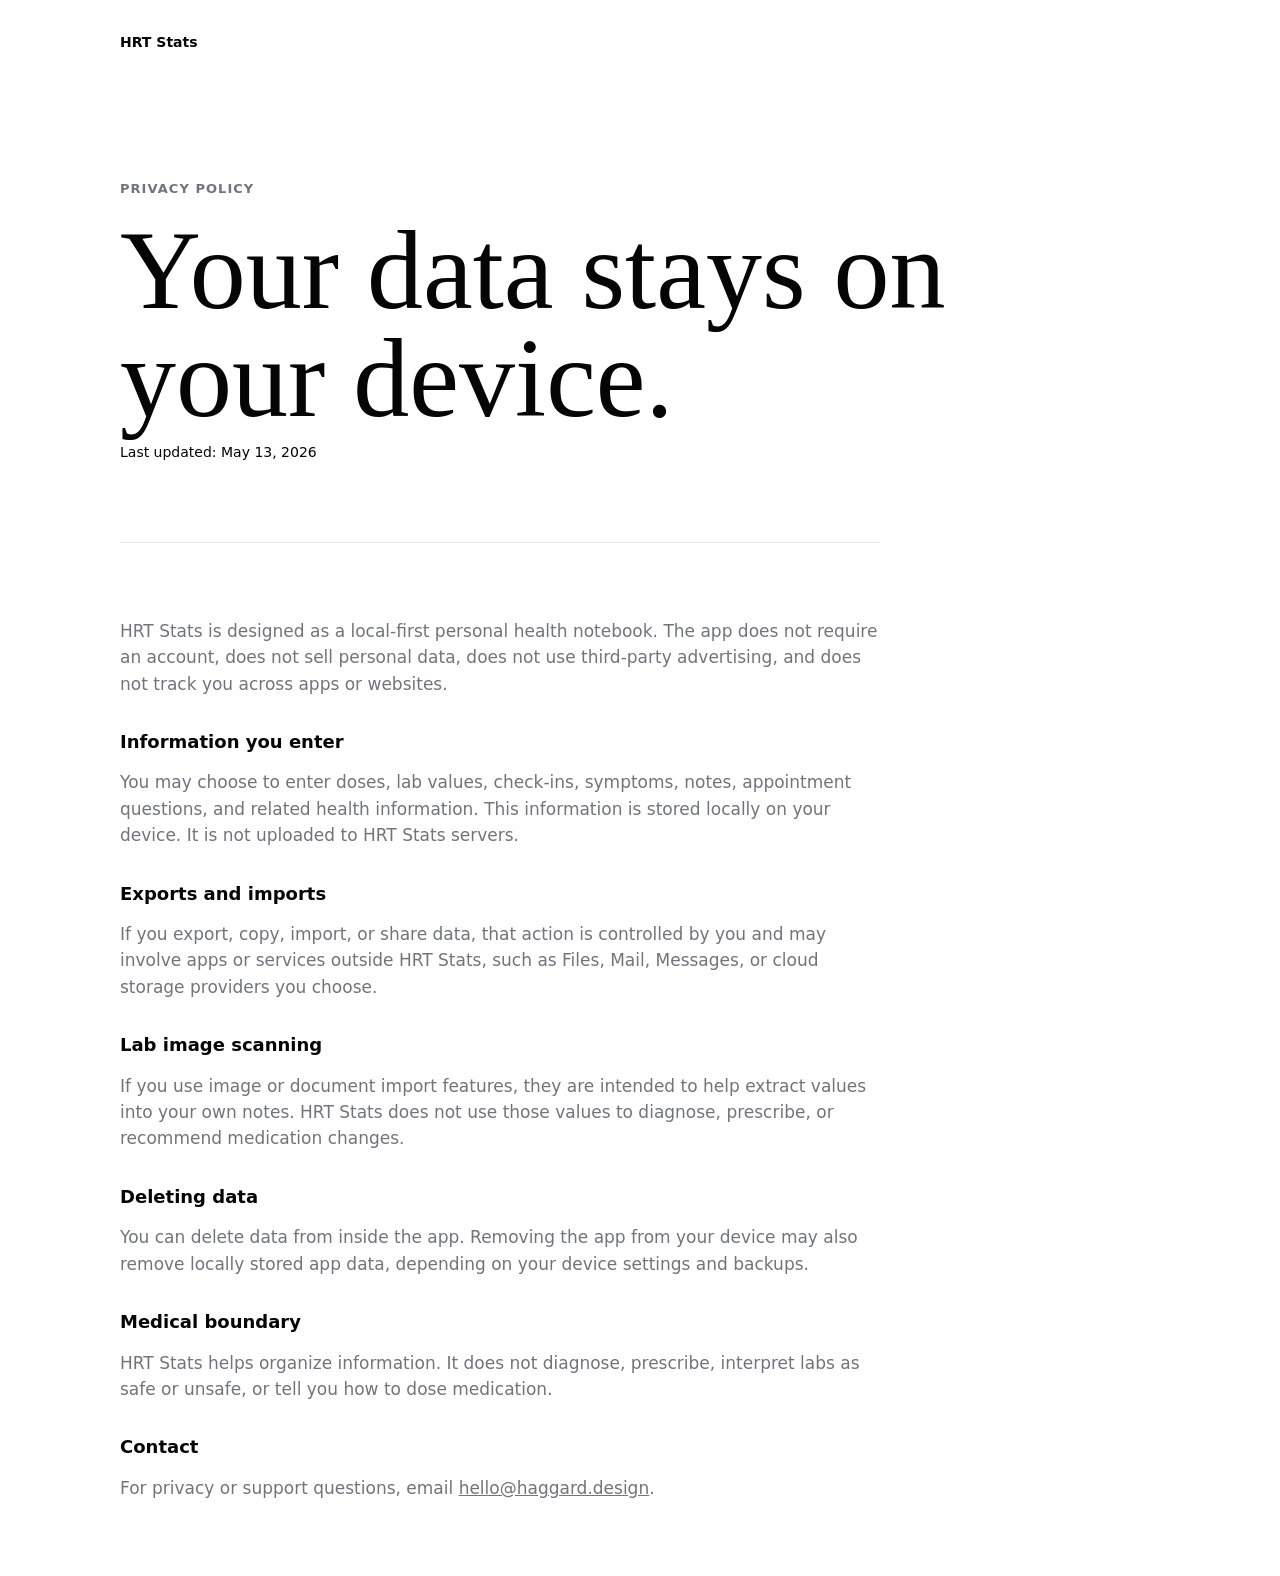
==== privacy.html @ 93dadcb6 "Split privacy and support pages" ====
<!doctype html>
<html lang="en">
  <head>
    <meta charset="utf-8" />
    <meta name="viewport" content="width=device-width, initial-scale=1" />
    <title>Privacy Policy | HRT Stats</title>
    <meta
      name="description"
      content="Privacy policy for HRT Stats, a local-first app for hormone therapy notes, labs, doses, and appointment prep."
    />
    <link rel="icon" href="favicon.svg" type="image/svg+xml" />
    <link rel="stylesheet" href="styles.css" />
  </head>
  <body>
    <main>
      <nav class="toplink" aria-label="Site navigation">
        <a href="index.html">HRT Stats</a>
      </nav>

      <section class="page-hero" aria-labelledby="privacy-title">
        <p class="eyebrow">Privacy Policy</p>
        <h1 id="privacy-title">Your data stays on your device.</h1>
        <p class="updated">Last updated: May 13, 2026</p>
      </section>

      <section class="panel text-page">
        <p>
          HRT Stats is designed as a local-first personal health notebook. The app does not require an account,
          does not sell personal data, does not use third-party advertising, and does not track you across apps or websites.
        </p>
        <h2>Information you enter</h2>
        <p>
          You may choose to enter doses, lab values, check-ins, symptoms, notes, appointment questions, and related
          health information. This information is stored locally on your device. It is not uploaded to HRT Stats servers.
        </p>
        <h2>Exports and imports</h2>
        <p>
          If you export, copy, import, or share data, that action is controlled by you and may involve apps or services
          outside HRT Stats, such as Files, Mail, Messages, or cloud storage providers you choose.
        </p>
        <h2>Lab image scanning</h2>
        <p>
          If you use image or document import features, they are intended to help extract values into your own notes.
          HRT Stats does not use those values to diagnose, prescribe, or recommend medication changes.
        </p>
        <h2>Deleting data</h2>
        <p>
          You can delete data from inside the app. Removing the app from your device may also remove locally stored app data,
          depending on your device settings and backups.
        </p>
        <h2>Medical boundary</h2>
        <p>
          HRT Stats helps organize information. It does not diagnose, prescribe, interpret labs as safe or unsafe,
          or tell you how to dose medication.
        </p>
        <h2>Contact</h2>
        <p>
          For privacy or support questions, email <a href="mailto:hello@haggard.design">hello@haggard.design</a>.
        </p>
      </section>
    </main>
  </body>
</html>
---- styles.css ----
:root {
  color-scheme: light;
  --ink: #050505;
  --muted: #70747c;
  --line: #e8e8e8;
  --wash: #f7f7f7;
  --blue: #5bcefa;
  --pink: #f5a9b8;
}

* {
  box-sizing: border-box;
}

html {
  scroll-behavior: smooth;
}

body {
  margin: 0;
  background: #ffffff;
  color: var(--ink);
  font-family: Inter, ui-sans-serif, system-ui, -apple-system, BlinkMacSystemFont, "Segoe UI", sans-serif;
}

main {
  width: min(1040px, calc(100% - 40px));
  margin: 0 auto;
}

.hero {
  min-height: 88vh;
  display: grid;
  align-content: center;
  padding: 96px 0 64px;
  position: relative;
}

.mark {
  width: clamp(56px, 8vw, 96px);
  margin-bottom: 34px;
}

.eyebrow {
  margin: 0 0 18px;
  font-size: 13px;
  font-weight: 800;
  letter-spacing: 0.08em;
  text-transform: uppercase;
  color: var(--muted);
}

h1,
h2 {
  font-family: "Antic Didone", Georgia, "Times New Roman", serif;
  font-weight: 400;
  letter-spacing: 0;
  margin: 0;
}

h1 {
  max-width: 860px;
  font-size: clamp(54px, 9vw, 112px);
  line-height: 0.96;
}

h2 {
  font-size: clamp(38px, 5vw, 72px);
  line-height: 1;
}

h3 {
  margin: 0 0 10px;
  font-size: 18px;
  line-height: 1.2;
}

p {
  font-size: 17px;
  line-height: 1.55;
}

.lede {
  max-width: 640px;
  margin: 28px 0 0;
  color: var(--muted);
  font-size: clamp(18px, 2vw, 22px);
}

.actions {
  display: flex;
  gap: 12px;
  flex-wrap: wrap;
  margin-top: 34px;
}

.button {
  display: inline-flex;
  align-items: center;
  justify-content: center;
  min-height: 48px;
  padding: 0 22px;
  border-radius: 999px;
  font-weight: 800;
  text-decoration: none;
}

.primary {
  background: var(--ink);
  color: #fff;
}

.secondary {
  color: var(--ink);
  border: 1px solid var(--line);
}

.panel {
  border-top: 1px solid var(--line);
  padding: 58px 0;
}

.panel > p {
  max-width: 760px;
  color: var(--muted);
}

.panel h3 {
  margin-top: 30px;
}

.toplink {
  padding: 32px 0 0;
}

.toplink a,
.footer-links a {
  color: var(--ink);
  font-size: 14px;
  font-weight: 800;
  text-decoration: none;
}

.page-hero {
  padding: 128px 0 64px;
}

.text-page {
  max-width: 760px;
}

.text-page h2 {
  margin-top: 34px;
  font-family: Inter, ui-sans-serif, system-ui, -apple-system, BlinkMacSystemFont, "Segoe UI", sans-serif;
  font-size: 18px;
  font-weight: 800;
  line-height: 1.2;
}

.footer-links {
  display: flex;
  gap: 24px;
  padding-bottom: 80px;
}

.updated {
  margin-top: 10px;
  font-size: 14px;
}

.grid {
  display: grid;
  grid-template-columns: repeat(4, 1fr);
  gap: 1px;
  background: var(--line);
  border-top: 1px solid var(--line);
  border-bottom: 1px solid var(--line);
}

article {
  background: #fff;
  padding: 28px;
}

article:nth-child(1) {
  box-shadow: inset 6px 0 0 color-mix(in srgb, var(--blue), white 36%);
}

article:nth-child(2) {
  box-shadow: inset 6px 0 0 color-mix(in srgb, var(--pink), white 20%);
}

article:nth-child(3) {
  box-shadow: inset 6px 0 0 color-mix(in srgb, var(--pink), white 28%);
}

article:nth-child(4) {
  box-shadow: inset 6px 0 0 color-mix(in srgb, var(--blue), white 30%);
}

article p {
  margin: 0;
  color: var(--muted);
  font-size: 15px;
}

a {
  color: inherit;
}

@media (max-width: 800px) {
  main {
    width: min(100% - 32px, 620px);
  }

  .hero {
    min-height: auto;
    padding: 64px 0 48px;
  }

  .grid {
    grid-template-columns: 1fr;
  }

  article {
    padding: 24px 18px;
  }
}
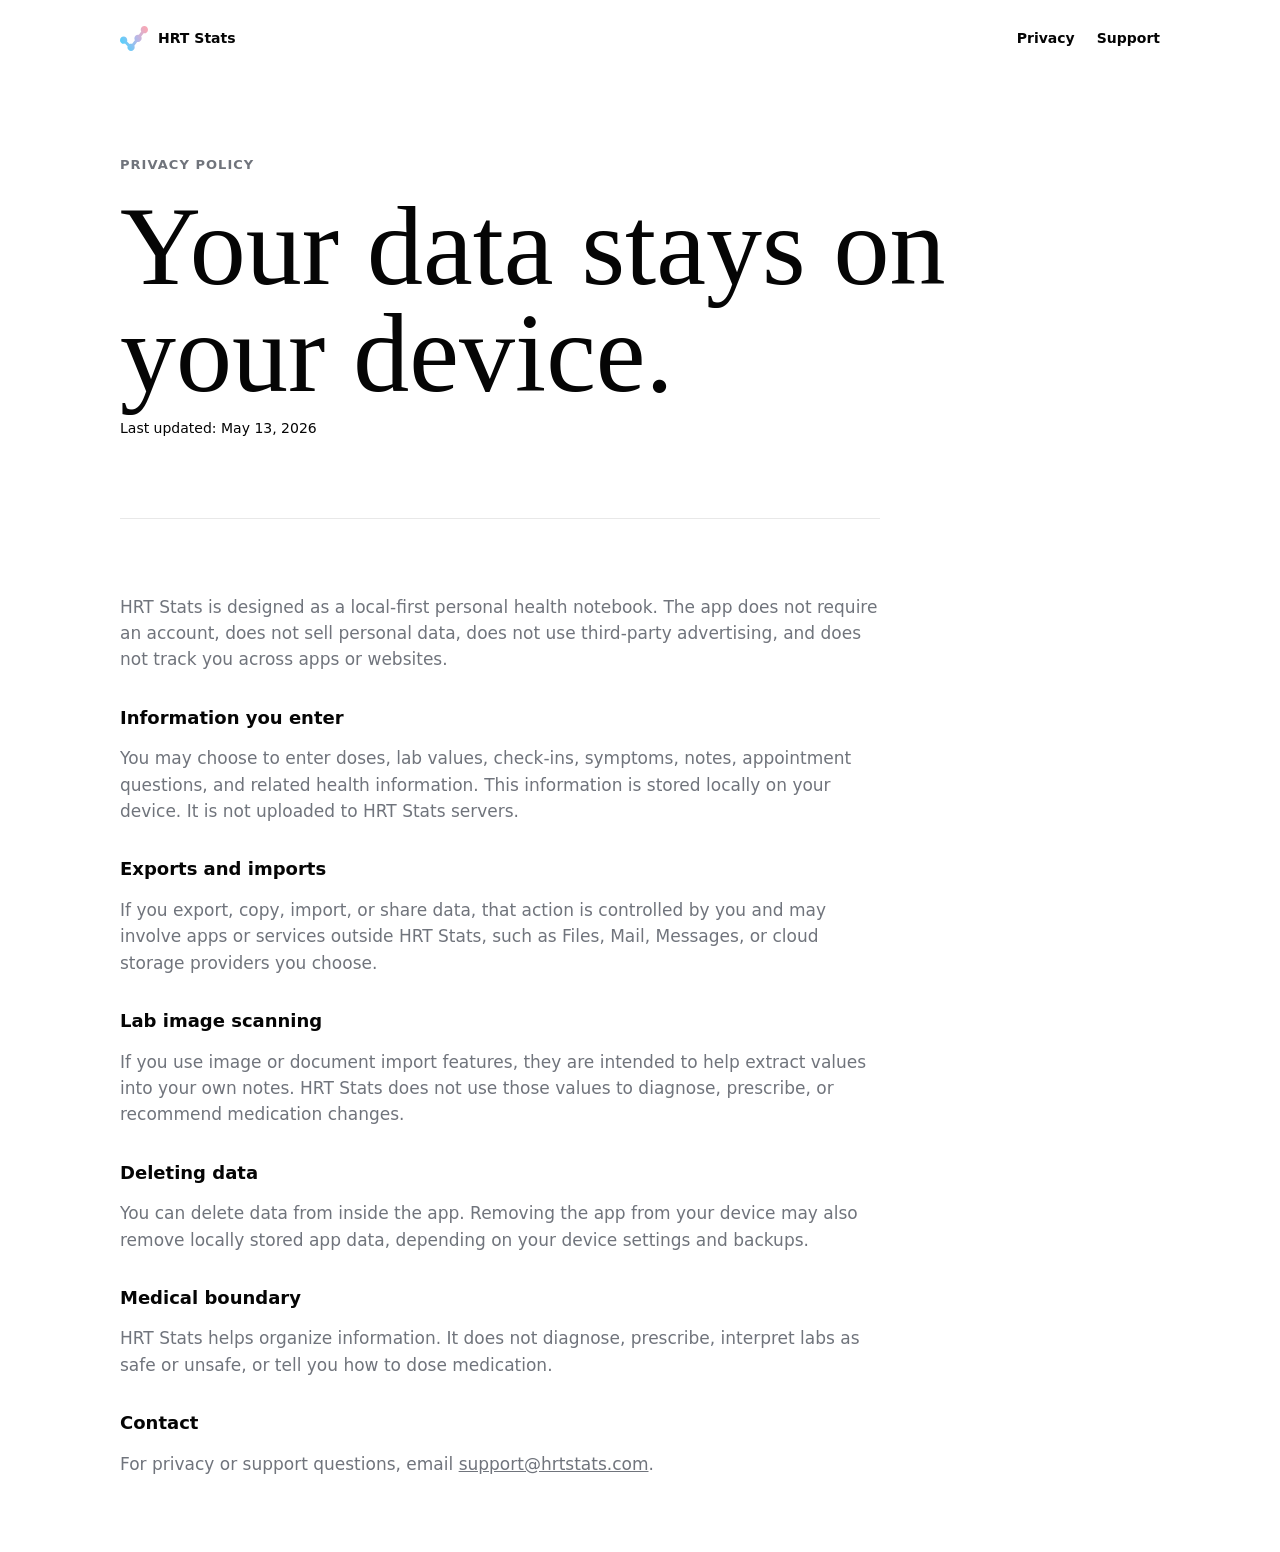
==== commit 21c19477: "Add site nav and support email" ====
--- a/privacy.html
+++ b/privacy.html
@@ -12,11 +12,17 @@
     <link rel="stylesheet" href="styles.css" />
   </head>
   <body>
+    <header class="site-nav">
+      <a class="brand" href="index.html" aria-label="HRT Stats home">
+        <img src="favicon.svg" alt="" />
+        <span>HRT Stats</span>
+      </a>
+      <nav aria-label="Site navigation">
+        <a href="privacy.html">Privacy</a>
+        <a href="support.html">Support</a>
+      </nav>
+    </header>
     <main>
-      <nav class="toplink" aria-label="Site navigation">
-        <a href="index.html">HRT Stats</a>
-      </nav>
-
       <section class="page-hero" aria-labelledby="privacy-title">
         <p class="eyebrow">Privacy Policy</p>
         <h1 id="privacy-title">Your data stays on your device.</h1>
@@ -55,7 +61,7 @@
         </p>
         <h2>Contact</h2>
         <p>
-          For privacy or support questions, email <a href="mailto:hello@haggard.design">hello@haggard.design</a>.
+          For privacy or support questions, email <a href="mailto:support@hrtstats.com">support@hrtstats.com</a>.
         </p>
       </section>
     </main>
--- a/styles.css
+++ b/styles.css
@@ -28,11 +28,51 @@
   margin: 0 auto;
 }
 
+.site-nav {
+  width: min(1040px, calc(100% - 40px));
+  margin: 0 auto;
+  padding: 26px 0 0;
+  display: flex;
+  align-items: center;
+  justify-content: space-between;
+  gap: 24px;
+}
+
+.site-nav a {
+  color: var(--ink);
+  text-decoration: none;
+}
+
+.site-nav nav {
+  display: flex;
+  align-items: center;
+  gap: 22px;
+}
+
+.site-nav nav a,
+.brand span,
+.footer-links a {
+  font-size: 14px;
+  font-weight: 800;
+}
+
+.brand {
+  display: inline-flex;
+  align-items: center;
+  gap: 10px;
+}
+
+.brand img {
+  width: 28px;
+  height: auto;
+  display: block;
+}
+
 .hero {
-  min-height: 88vh;
+  min-height: calc(88vh - 56px);
   display: grid;
   align-content: center;
-  padding: 96px 0 64px;
+  padding: 82px 0 64px;
   position: relative;
 }
 
@@ -129,20 +169,8 @@
   margin-top: 30px;
 }
 
-.toplink {
-  padding: 32px 0 0;
-}
-
-.toplink a,
-.footer-links a {
-  color: var(--ink);
-  font-size: 14px;
-  font-weight: 800;
-  text-decoration: none;
-}
-
 .page-hero {
-  padding: 128px 0 64px;
+  padding: 104px 0 64px;
 }
 
 .text-page {
@@ -161,6 +189,11 @@
   display: flex;
   gap: 24px;
   padding-bottom: 80px;
+}
+
+.footer-links a {
+  color: var(--ink);
+  text-decoration: none;
 }
 
 .updated {
@@ -213,6 +246,10 @@
     width: min(100% - 32px, 620px);
   }
 
+  .site-nav {
+    width: min(100% - 32px, 620px);
+  }
+
   .hero {
     min-height: auto;
     padding: 64px 0 48px;
